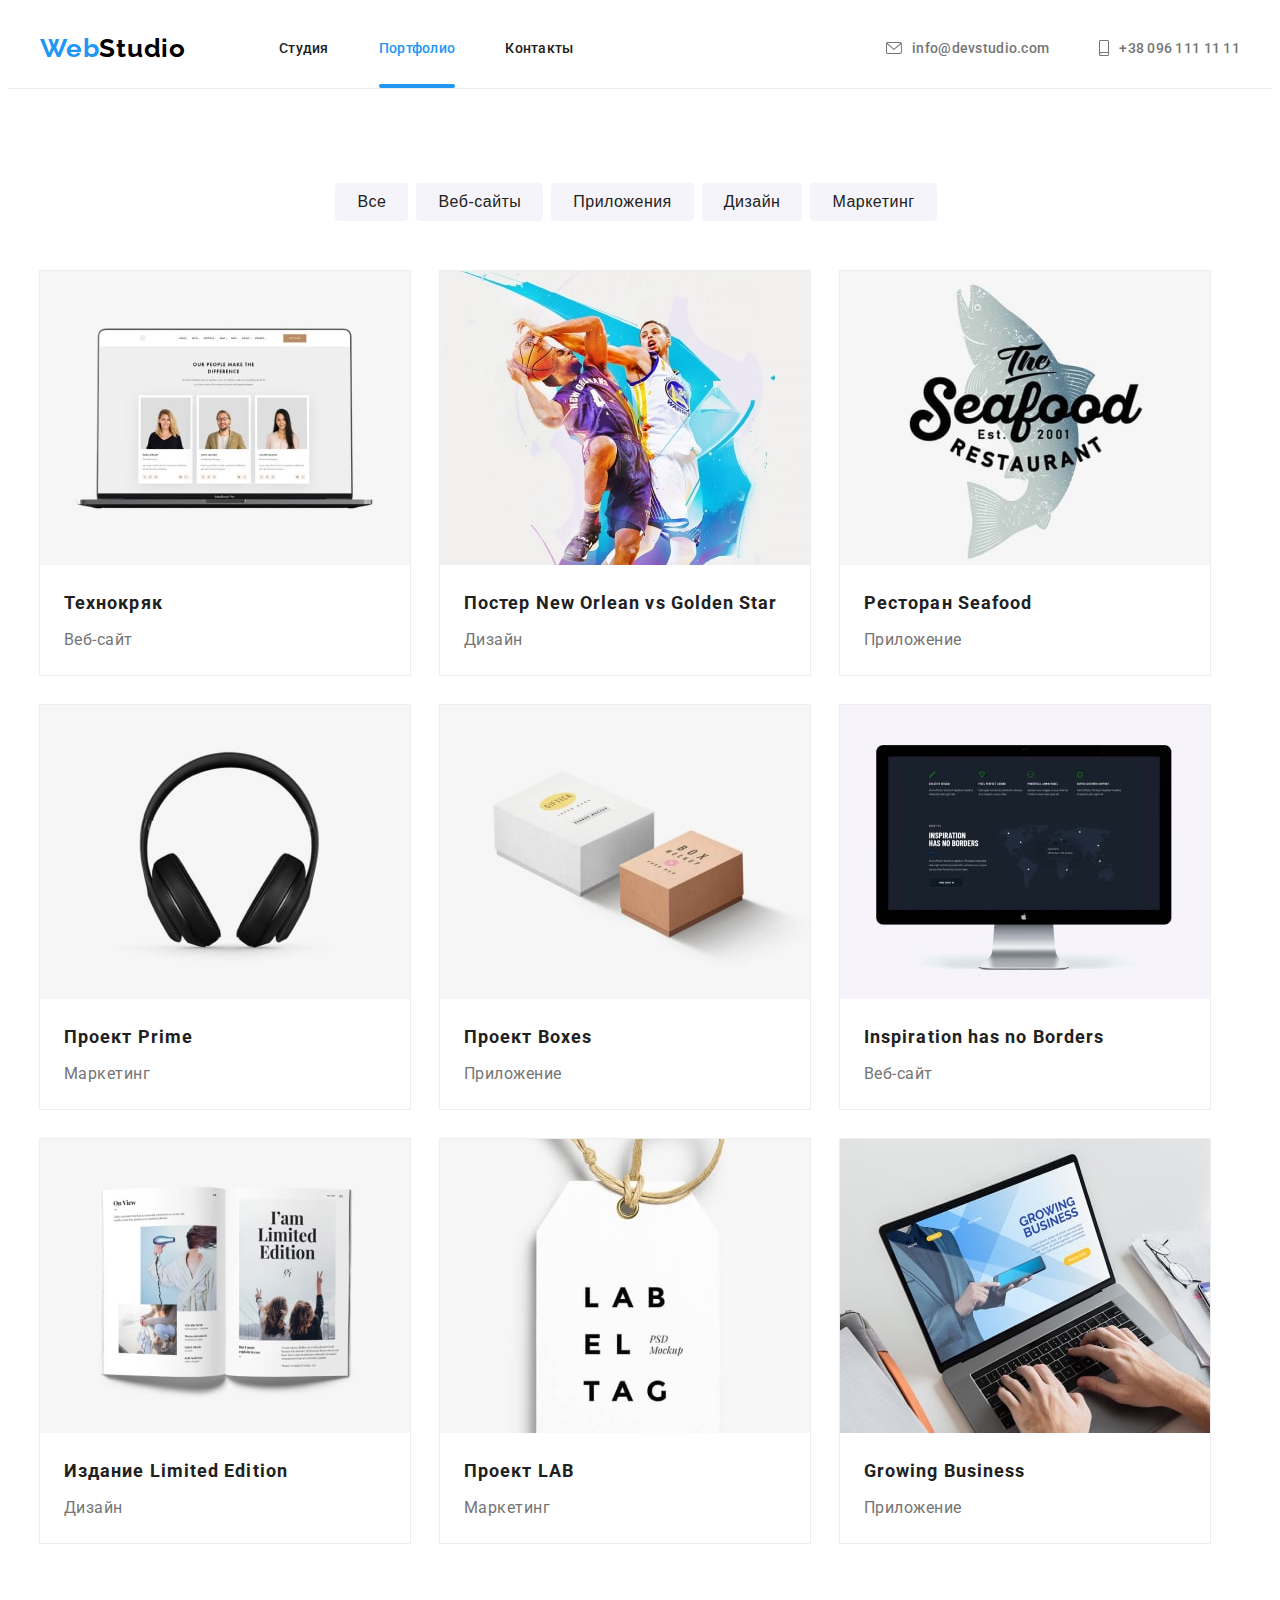
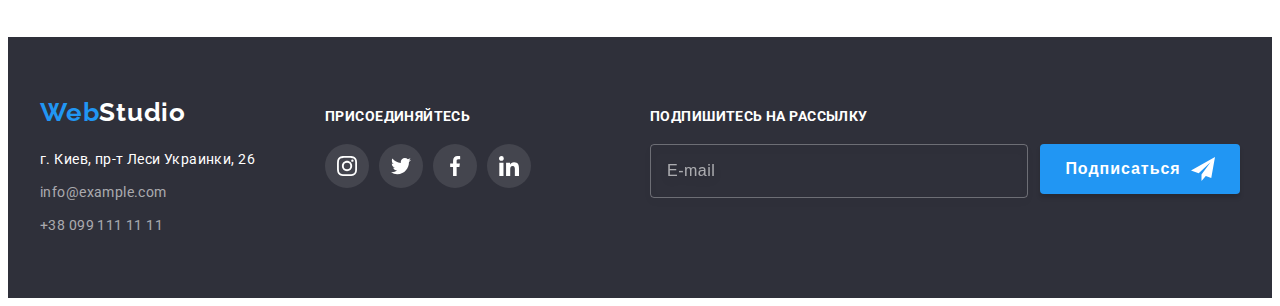
==== portfolio.html @ f8cb5120 "Добавлены файлы из ДЗ 7" ====
<!DOCTYPE html>
<html lang="ru">

<head>
    <meta charset="UTF-8">
    <meta name="viewport" content="width=device-width, initial-scale=1.0">
    <title>Веб студия</title>
    <link rel="stylesheet" href="https://cdnjs.cloudflare.com/ajax/libs/modern-normalize/1.0.0/modern-normalize.min.css"
        integrity="sha512-ISS7cAi1PEhQ8jnbJpJZMd29NlhNj4AWYyLOSp2CE/CsHxTCu+r+t0D2yoJudVrd0/8fTVPUVDzY5Tvli75u/g=="
        crossorigin="anonymous" />
    <link rel="preconnect" href="https://fonts.gstatic.com">
    <link href="https://fonts.googleapis.com/css2?family=Raleway:wght@700&family=Roboto:wght@400;500;700;900&display=swap"
        rel="stylesheet">
    <link rel="stylesheet" href="./css/portfolio.min.css">
</head>

<body>
    <!--Шапка сайта-->
    <header class="header line">
        <div class="container">
            <nav class="navigation">
                <a class="logo link" href="./index.html"><span class="logo-web">Web</span>Studio</a>
                <ul class="nav-list list">
                    <li class="nav-list-item">
                        <a class="nav-link link" href="./index.html">Студия</a>
                    </li>
                    <li class="nav-list-item">
                        <a class="nav-link link current" href="./portfolio.html">Портфолио</a>
                    </li>
                    <li class="nav-list-item">
                        <a class="nav-link link" href="#">Контакты</a>
                    </li>
                </ul>
            </nav>
            <ul class="contacts-list list">
                <li class="contacts-list-item">
                    <a class="contacts-link link" href="mailto:info@devstudio.com">
                        <svg class="contacts-icon" width="16" height="12">
                            <use href="./images/sprite.svg#icon-envelope"></use>
                        </svg>
                        info@devstudio.com</a>
                </li>
                <li class="contacts-list-item">
                    <a class="contacts-link link" href="tel:+380961111111">
                        <svg class="contacts-icon" width="10" height="16">
                            <use href="./images/sprite.svg#icon-smartphone"></use>
                        </svg>
                        +38 096 111 11 11</a>
                </li>
            </ul>
        </div>
    </header>
    <main>
        <section class="portfolio">
            <div class="container">
                <h1 class="visually-hidden">Портфолио</h1>
                <ul class="filter-buttons-list list">
                    <li class="filter-buttons-list-item">
                        <button class="filter-btn" type="button">Все</button>
                    </li>
                    <li class="filter-buttons-list-item">
                        <button class="filter-btn" type="button">Веб-сайты</button>
                    </li>
                    <li class="filter-buttons-list-item">
                        <button class="filter-btn" type="button">Приложения</button>
                    </li>
                    <li class="filter-buttons-list-item">
                        <button class="filter-btn" type="button">Дизайн</button>
                    </li>
                    <li class="filter-buttons-list-item">
                        <button class="filter-btn" type="button">Маркетинг</button>
                    </li>
                    
                </ul>
                
                <ul class="portfolio-list list">
                    <li class="portfolio-list-item">
                        <a class="portfolio-list-link link" href="#">
                            <div class="portfolio-img-wrapper">
                                <img class="portfolio-list-img" src="./images/portfolio/project-1.jpg" alt="пример веб-сайта" width="370" height="294">
                                <div class="overlay">
                                    <p class="overlay-text">Технокряк это современная площадка распространения коронавируса. Компании используют эту платформу для цифрового
                                        шпионажа и атак на защищённые сервера конкурентов.</p>
                                </div>
                            </div>
                            <div class="portfolio-list-content">
                                <h2 class="portfolio-list-title">Технокряк</h2>
                                <p class="portfolio-list-text">Веб-сайт</p>
                            </div>
                        </a>
                    </li>
                    <li class="portfolio-list-item">
                        <a class="portfolio-list-link link" href="#">
                            <div class="portfolio-img-wrapper">
                                <img class="portfolio-list-img" src="./images/portfolio/project-2.jpg" alt="баскетболисты" width="370" height="294">
                                <div class="overlay">
                                    <p class="overlay-text">Технокряк это современная площадка распространения коронавируса. Компании используют эту платформу для цифрового
                                        шпионажа и атак на защищённые сервера конкурентов.</p>
                                </div>
                            </div>
                            <div class="portfolio-list-content">
                                <h2 class="portfolio-list-title">Постер New Orlean vs Golden Star</h2>
                                <p class="portfolio-list-text">Дизайн</p>
                            </div>
                        </a>
                    </li>
                    <li class="portfolio-list-item">
                        <a class="portfolio-list-link link" href="#">
                            <div class="portfolio-img-wrapper">
                                <img class="portfolio-list-img" src="./images/portfolio/project-3.jpg" alt="логотип фирмы" width="370" height="294">
                                <div class="overlay">
                                    <p class="overlay-text">Технокряк это современная площадка распространения коронавируса. Компании используют эту платформу для цифрового
                                        шпионажа и атак на защищённые сервера конкурентов.</p>
                                </div>
                            </div>
                            <div class="portfolio-list-content">
                                <h2 class="portfolio-list-title">Ресторан Seafood</h2>
                                <p class="portfolio-list-text">Приложение</p>
                            </div>
                        </a>
                    </li>
                    <li class="portfolio-list-item">
                        <a class="portfolio-list-link link" href="#">
                            <div class="portfolio-img-wrapper">
                                <img class="portfolio-list-img" src="./images/portfolio/project-4.jpg" alt="наушники" width="370" height="294">
                                <div class="overlay">
                                    <p class="overlay-text">Технокряк это современная площадка распространения коронавируса. Компании используют эту платформу для цифрового
                                        шпионажа и атак на защищённые сервера конкурентов.</p>
                                </div>
                            </div>
                            <div class="portfolio-list-content">
                                <h2 class="portfolio-list-title">Проект Prime</h2>
                                <p class="portfolio-list-text">Маркетинг</p>
                            </div>
                        </a>
                    </li>
                    <li class="portfolio-list-item">
                        <a class="portfolio-list-link link" href="#">
                            <div class="portfolio-img-wrapper">
                                <img class="portfolio-list-img" src="./images/portfolio/project-5.jpg" alt="две коробки" width="370" height="294">
                                <div class="overlay">
                                    <p class="overlay-text">Технокряк это современная площадка распространения коронавируса. Компании используют эту платформу для цифрового
                                        шпионажа и атак на защищённые сервера конкурентов.</p>
                                </div>
                            </div>
                            <div class="portfolio-list-content">
                                <h2 class="portfolio-list-title">Проект Boxes</h2>
                                <p class="portfolio-list-text">Приложение</p>
                            </div>
                        </a>
                    </li>
                    <li class="portfolio-list-item">
                        <a class="portfolio-list-link link" href="#">
                            <div class="portfolio-img-wrapper">
                                <img class="portfolio-list-img" src="./images/portfolio/project-6.jpg" alt="веб-сайт" width="370" height="294">
                                <div class="overlay">
                                    <p class="overlay-text">Технокряк это современная площадка распространения коронавируса. Компании используют эту платформу для цифрового
                                        шпионажа и атак на защищённые сервера конкурентов.</p>
                                </div>
                            </div>
                            <div class="portfolio-list-content">
                                <h2 class="portfolio-list-title">Inspiration has no Borders</h2>
                                <p class="portfolio-list-text">Веб-сайт</p>
                            </div>
                        </a>
                    </li>
                    <li class="portfolio-list-item">
                        <a class="portfolio-list-link link" href="#">
                            <div class="portfolio-img-wrapper">
                                <img class="portfolio-list-img" src="./images/portfolio/project-7.jpg" alt="открытая книга" width="370" height="294">
                                <div class="overlay">
                                    <p class="overlay-text">Технокряк это современная площадка распространения коронавируса. Компании используют эту платформу для цифрового
                                        шпионажа и атак на защищённые сервера конкурентов.</p>
                                </div>
                            </div>
                            <div class="portfolio-list-content">
                                <h2 class="portfolio-list-title">Издание Limited Edition</h2>
                                <p class="portfolio-list-text">Дизайн</p>
                            </div>
                        </a>
                    </li>
                    <li class="portfolio-list-item">
                        <a class="portfolio-list-link link" href="#">
                            <div class="portfolio-img-wrapper">
                                <img class="portfolio-list-img" src="./images/portfolio/project-8.jpg" alt="маркетинг" width="370" height="294">
                                <div class="overlay">
                                    <p class="overlay-text">Технокряк это современная площадка распространения коронавируса. Компании используют эту платформу для цифрового
                                        шпионажа и атак на защищённые сервера конкурентов.</p>
                                </div>
                            </div>
                            <div class="portfolio-list-content">
                                <h2 class="portfolio-list-title">Проект LAB</h2>
                                <p class="portfolio-list-text">Маркетинг</p>
                            </div> 
                        </a>
                    </li>
                    <li class="portfolio-list-item">
                        <a class="portfolio-list-link link" href="#">
                            <div class="portfolio-img-wrapper">
                                <img class="portfolio-list-img" src="./images/portfolio/project-9.jpg" alt="ноутбук" width="370" height="294">
                                <div class="overlay">
                                    <p class="overlay-text">Технокряк это современная площадка распространения коронавируса. Компании используют эту платформу для цифрового
                                        шпионажа и атак на защищённые сервера конкурентов.</p>
                                </div>
                            </div>
                            <div class="portfolio-list-content">
                                <h2 class="portfolio-list-title">Growing Business</h2>
                                <p class="portfolio-list-text">Приложение</p>
                            </div>
                        </a>
                    </li>
                </ul>
            </div>
        </section>
    </main>

    <!--Футер-->
    <footer class="footer">
        <div class="container">
            <div class="contacts-box">
                <a class="logo-footer link" href="./index.html"><span class="logo-web">Web</span>Studio</a>
                <address class="address">
                    <p class="footer-address">г. Киев, пр-т Леси Украинки, 26</p>
                    <ul class="contact-info-list list">
                        <li class="contact-info-list-item">
                            <a class="contact-info-link link" href="mailto:info@example.com">info@example.com</a>
                        </li>
                        <li class="contact-info-list-item">
                            <a class="contact-info-link link" href="tel:+380991111111">+38 099 111 11 11</a>
                        </li>
                    </ul>
                </address>
            </div>
            <div class="socials-box">
                <p class="footer-text">присоединяйтесь</p>
                <ul class="footer-soc-list list">
                    <li class="footer-soc-list-item">
                        <a class="footer-soc-link link" href="#">
                            <svg class="footer-soc-icon" width="20" height="20">
                                <use href="./images/sprite.svg#icon-instagram"></use>
                            </svg>
                        </a>
                    </li>
                    <li class="footer-soc-list-item">
                        <a class="footer-soc-link link" href="#">
                            <svg class="footer-soc-icon" width="20" height="20">
                                <use href="./images/sprite.svg#icon-twitter"></use>
                            </svg>
                        </a>
                    </li>
                    <li class="footer-soc-list-item">
                        <a class="footer-soc-link link" href="#">
                            <svg class="footer-soc-icon" width="20" height="20">
                                <use href="./images/sprite.svg#icon-facebook"></use>
                            </svg>
                        </a>
                    </li>
                    <li class="footer-soc-list-item">
                        <a class="footer-soc-link link" href="#">
                            <svg class="footer-soc-icon" width="20" height="20">
                                <use href="./images/sprite.svg#icon-linkedin"></use>
                            </svg>
                        </a>
                    </li>
                </ul>
            </div>
            <div class="footer-form-box">
                <p class="footer-text">Подпишитесь на рассылку</p>
                <form action="#" class="footer-form">
                    <input type="email" name="email" class="footer-form-input" placeholder="E-mail">
                    <button type="submit" class="footer-form-btn">Подписаться
                        <svg class="send-icon" width="24" height="24">
                            <use href="./images/sprite.svg#icon-send"></use>
                        </svg>
                    </button>
                </form>
            </div>
        </div>
    </footer>
</body>

</html>
---- css/portfolio.min.css ----
:root{--title-text-color: #212121;--primary-text-color: #757575;--accent-color: #2196f3;--white-color: #ffffff;--light-bg-color: #f5f4fa;--dark-bg-color: #2f303a;--black-color: #000000;--white-opacity-color: rgba(255, 255, 255, 0.6);--hero-bg-color: #c4c4c4;--modal-btn-bg: #188ce8;--icons-fill: #afb1b8;--bg-icon-color: rgba(255, 255, 255, 0.1);--time: 250ms;--cubic: cubic-bezier(0.4, 0, 0.2, 1)}.visually-hidden{position:absolute !important;clip:rect(1px 1px 1px 1px);clip:rect(1px, 1px, 1px, 1px);padding:0 !important;border:0 !important;height:1px !important;width:1px !important;overflow:hidden}body{font-family:"Roboto", sans-serif;color:var(--title-text-color)}h1,h2,h3,h4,h5,h6,p{margin:0}ul,ol{margin:0;padding:0}img{display:block}a{display:block}.list{list-style:none}.link{text-decoration:none}.address{font-style:normal}.container{width:1200px;padding-left:15px;padding-right:15px;margin:0 auto}.header .container{display:-webkit-box;display:-ms-flexbox;display:flex;-webkit-box-align:center;-ms-flex-align:center;align-items:center}.hero .container{max-width:696px;margin-right:auto;margin-left:auto;text-align:center}.footer .container{display:-webkit-box;display:-ms-flexbox;display:flex;-webkit-box-align:baseline;-ms-flex-align:baseline;align-items:baseline}.contacts-list{display:-webkit-box;display:-ms-flexbox;display:flex;-webkit-box-align:center;-ms-flex-align:center;align-items:center;margin-left:auto}.navigation{display:-webkit-box;display:-ms-flexbox;display:flex;-webkit-box-align:center;-ms-flex-align:center;align-items:center}.nav-list{display:-webkit-box;display:-ms-flexbox;display:flex;-webkit-box-align:center;-ms-flex-align:center;align-items:center}.nav-list-item:not(:last-child){margin-right:50px}.contacts-list-item:not(:last-child){margin-right:50px}.nav-link,.contacts-link{padding-top:32px;padding-bottom:32px;font-weight:500;font-size:14px;line-height:1.143;letter-spacing:0.02em;-webkit-transition:color var(--time) var(--cubic);transition:color var(--time) var(--cubic)}.nav-link{position:relative;color:var(--title-text-color)}.nav-link:hover,.nav-link:focus{color:var(--accent-color)}.contacts-link{display:-webkit-box;display:-ms-flexbox;display:flex;-webkit-box-align:center;-ms-flex-align:center;align-items:center;color:var(--primary-text-color);fill:currentColor}.contacts-link:hover,.contacts-link:focus{color:var(--accent-color)}.current{color:var(--accent-color)}.current::after{position:absolute;content:"";display:block;bottom:0;width:100%;height:4px;border-radius:2px;background-color:var(--accent-color)}.contacts-icon{margin-right:10px}.logo{margin-right:93px}.logo,.logo-footer{font-family:"Raleway", sans-serif;font-weight:700;font-size:26px;line-height:1.192;letter-spacing:0.03em;color:var(--black-color)}.logo-web{color:var(--accent-color)}.logo-footer{color:var(--white-color)}.line{border-bottom:1px solid #ececec}.portfolio{padding-top:94px;padding-bottom:94px}.filter-buttons-list{display:-webkit-box;display:-ms-flexbox;display:flex;-webkit-box-pack:center;-ms-flex-pack:center;justify-content:center;margin-bottom:50px}.filter-buttons-list-item{margin-right:8px}.filter-btn{padding:6px 22px;border-radius:4px;border:0;font-weight:500;font-size:16px;line-height:1.625;text-align:center;letter-spacing:0.03em;cursor:pointer;color:var(--title-text-color);background-color:var(--light-bg-color);-webkit-transition:background-color var(--time) var(--cubic),color var(--time) var(--cubic),-webkit-box-shadow var(--time) var(--cubic);transition:background-color var(--time) var(--cubic),color var(--time) var(--cubic),-webkit-box-shadow var(--time) var(--cubic);transition:background-color var(--time) var(--cubic),color var(--time) var(--cubic),box-shadow var(--time) var(--cubic);transition:background-color var(--time) var(--cubic),color var(--time) var(--cubic),box-shadow var(--time) var(--cubic),-webkit-box-shadow var(--time) var(--cubic)}.filter-btn:hover,.filter-btn:focus{color:var(--white-color);background-color:var(--accent-color);-webkit-box-shadow:0px 3px 1px rgba(0,0,0,0.1),0px 1px 2px rgba(0,0,0,0.08),0px 2px 2px rgba(0,0,0,0.12);box-shadow:0px 3px 1px rgba(0,0,0,0.1),0px 1px 2px rgba(0,0,0,0.08),0px 2px 2px rgba(0,0,0,0.12)}.portfolio-list{display:-webkit-box;display:-ms-flexbox;display:flex;-ms-flex-wrap:wrap;flex-wrap:wrap;margin:-15px}.portfolio-list-item{margin:15px;outline:1px solid #eeeeee}.portfolio-list-link{-webkit-transition:-webkit-box-shadow var(--time) var(--cubic);transition:-webkit-box-shadow var(--time) var(--cubic);transition:box-shadow var(--time) var(--cubic);transition:box-shadow var(--time) var(--cubic), -webkit-box-shadow var(--time) var(--cubic)}.portfolio-list-link:hover,.portfolio-list-link:focus{-webkit-box-shadow:0px 1px 1px rgba(0,0,0,0.12),0px 4px 4px rgba(0,0,0,0.06),1px 4px 6px rgba(0,0,0,0.16);box-shadow:0px 1px 1px rgba(0,0,0,0.12),0px 4px 4px rgba(0,0,0,0.06),1px 4px 6px rgba(0,0,0,0.16)}.portfolio-list-content{padding:20px 24px;background-color:var(--white-color)}.portfolio-list-title{margin-bottom:4px;font-weight:700;font-size:18px;line-height:2;letter-spacing:0.06em;color:var(--title-text-color)}.portfolio-list-text{font-weight:400;font-size:16px;line-height:1.875;letter-spacing:0.03em;color:var(--primary-text-color)}.portfolio-img-wrapper{position:relative;overflow:hidden}.overlay{position:absolute;left:0;top:0;width:100%;height:100%;background-color:rgba(33,150,243,0.9);padding:63px 24px;overflow:auto;-webkit-transform:translateY(101%);transform:translateY(101%);-webkit-transition:-webkit-transform var(--time) var(--cubic);transition:-webkit-transform var(--time) var(--cubic);transition:transform var(--time) var(--cubic);transition:transform var(--time) var(--cubic), -webkit-transform var(--time) var(--cubic)}.portfolio-list-link:hover .overlay,.portfolio-list-link:focus .overlay{-webkit-transform:translateY(0);transform:translateY(0)}.overlay-text{font-weight:400;font-size:18px;line-height:1.556;letter-spacing:0.03em;color:var(--white-color)}.footer{padding-top:60px;padding-bottom:60px;background-color:var(--dark-bg-color)}.footer-text{margin-bottom:20px;font-weight:700;font-size:14px;line-height:1.143;letter-spacing:0.03em;text-transform:uppercase;color:var(--white-color)}.contacts-box{margin-right:70px}.footer-soc-list{display:-webkit-box;display:-ms-flexbox;display:flex}.footer-soc-list-item{width:44px;height:44px}.footer-soc-list-item:not(:last-child){margin-right:10px}.footer-soc-link{display:-webkit-box;display:-ms-flexbox;display:flex;-webkit-box-align:center;-ms-flex-align:center;align-items:center;-webkit-box-pack:center;-ms-flex-pack:center;justify-content:center;width:100%;height:100%;border-radius:50%;background-color:var(--bg-icon-color);fill:var(--white-color);-webkit-transition:background-color var(--time) var(--cubic);transition:background-color var(--time) var(--cubic)}.footer-soc-link:hover,.footer-soc-link:focus{background-color:var(--accent-color)}.address{margin-top:20px}.footer-address,.contact-info-link{font-weight:400;font-size:14px;line-height:1.714;letter-spacing:0.03em;color:var(--primary-text-color)}.footer-address{color:var(--white-color)}.contact-info-link{color:var(--white-opacity-color);-webkit-transition:color var(--time) var(--cubic);transition:color var(--time) var(--cubic)}.contact-info-link:hover,.contact-info-link:focus{color:var(--accent-color)}.contact-info-list{margin-top:9px}.contact-info-list-item:not(:last-child){margin-bottom:9px}.footer-form-box{margin-left:auto}.footer-form{display:-webkit-box;display:-ms-flexbox;display:flex}.footer-form-input{width:358px;height:50px;border:1px solid rgba(255,255,255,0.3);-webkit-filter:drop-shadow(0px 4px 4px rgba(0,0,0,0.15));filter:drop-shadow(0px 4px 4px rgba(0,0,0,0.15));border-radius:4px;padding-left:16px;margin-right:12px;font-weight:400;font-size:16px;line-height:1.25;letter-spacing:0.03em;color:var(--white-color);background-color:transparent}.footer-form-input::-webkit-input-placeholder{color:rgba(255,255,255,0.6)}.footer-form-input:-ms-input-placeholder{color:rgba(255,255,255,0.6)}.footer-form-input::-ms-input-placeholder{color:rgba(255,255,255,0.6)}.footer-form-input::placeholder{color:rgba(255,255,255,0.6)}.footer-form-btn{display:-webkit-box;display:-ms-flexbox;display:flex;-webkit-box-align:center;-ms-flex-align:center;align-items:center;-webkit-box-pack:center;-ms-flex-pack:center;justify-content:center;min-width:200px;height:50px;border:none;font-weight:700;font-size:16px;line-height:1.875;letter-spacing:0.06em;cursor:pointer;color:var(--white-color);background-color:var(--accent-color);-webkit-box-shadow:0px 4px 4px rgba(0,0,0,0.15);box-shadow:0px 4px 4px rgba(0,0,0,0.15);border-radius:4px}.send-icon{margin-left:10px}
/*# sourceMappingURL=portfolio.min.css.map */
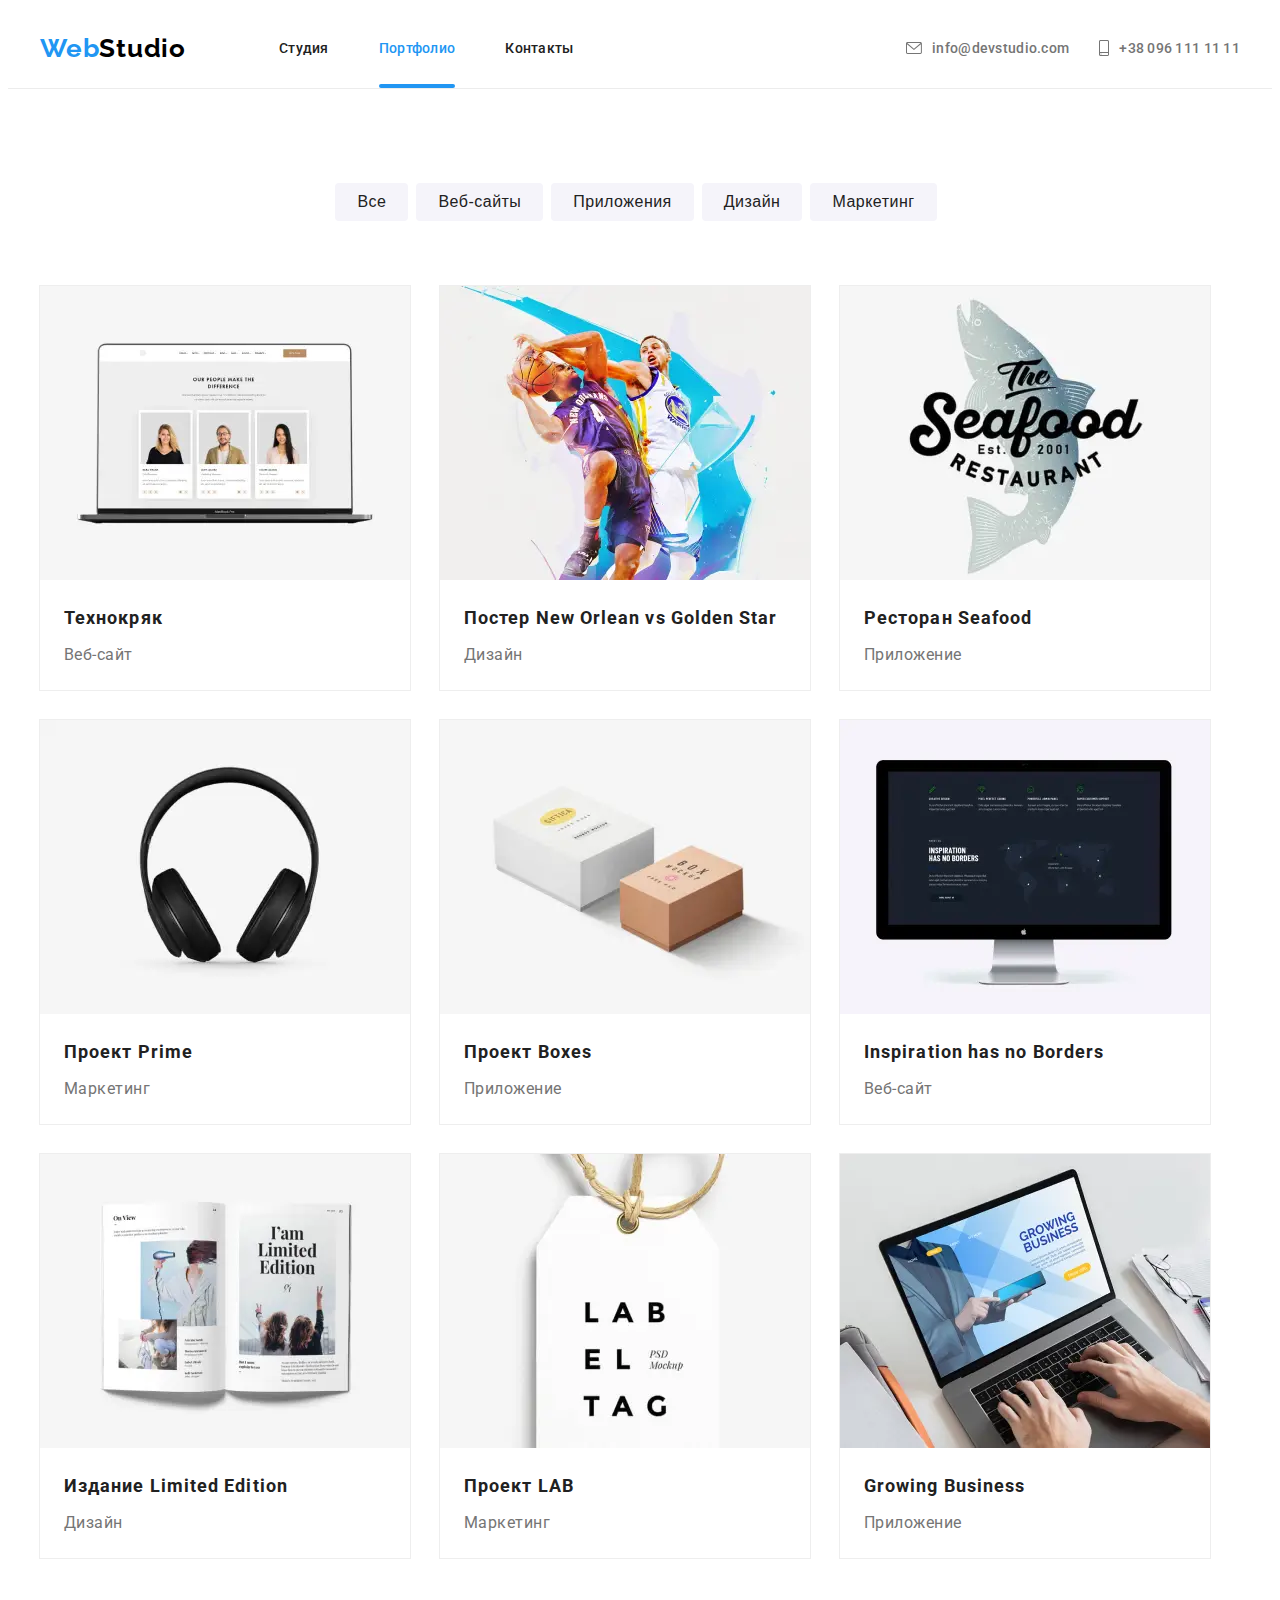
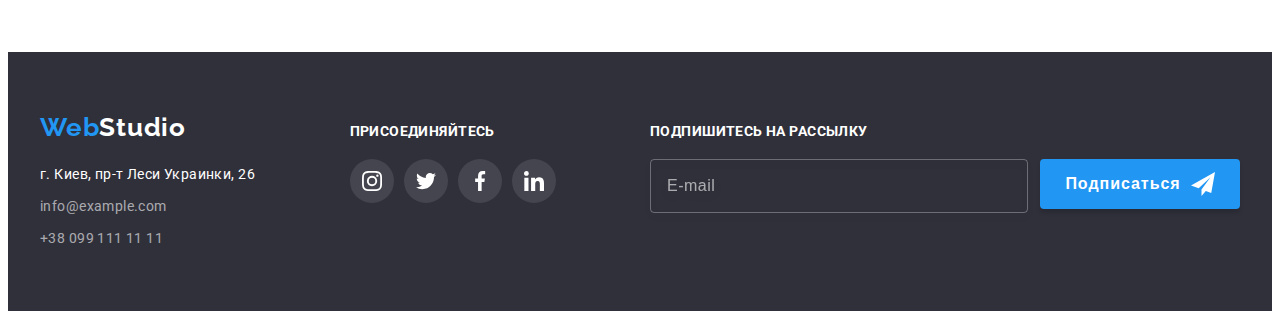
==== commit fc8d26e0: "Сделана адаптивная верстка" ====
--- a/portfolio.html
+++ b/portfolio.html
@@ -35,25 +35,75 @@
             <ul class="contacts-list list">
                 <li class="contacts-list-item">
                     <a class="contacts-link link" href="mailto:info@devstudio.com">
-                        <svg class="contacts-icon" width="16" height="12">
+                        <svg class="contacts-mail-icon">
                             <use href="./images/sprite.svg#icon-envelope"></use>
                         </svg>
                         info@devstudio.com</a>
                 </li>
                 <li class="contacts-list-item">
                     <a class="contacts-link link" href="tel:+380961111111">
-                        <svg class="contacts-icon" width="10" height="16">
+                        <svg class="contacts-tel-icon">
                             <use href="./images/sprite.svg#icon-smartphone"></use>
                         </svg>
                         +38 096 111 11 11</a>
                 </li>
             </ul>
+
+            <button type="button" class="burger-btn" data-menu-button>
+                <svg class="menu-icon" width="40" height="40">
+                    <use href="./images/sprite.svg#menu"></use>
+                </svg>
+            </button>
+        </div>
+
+        <div class="mobile-menu" data-menu>
+            <button type="button" class="modile-close-btn" data-menu-close>
+                <svg class="mobile-close-icon" width="40" height="40">
+                    <use href="./images/sprite.svg#icon-close"></use>
+                </svg>
+            </button>
+        
+            <ul class="mobile-menu-nav list">
+                <li class="mobile-menu-nav-item">
+                    <a class="mobile-menu-nav-link link" href="./index.html">Студия</a>
+                </li>
+                <li class="mobile-menu-nav-item">
+                    <a class="mobile-menu-nav-link link active" href="./portfolio.html">Портфолио</a>
+                </li>
+                <li class="mobile-menu-nav-item">
+                    <a class="mobile-menu-nav-link link" href="#">Контакты</a>
+                </li>
+            </ul>
+        
+            <div class="mob-menu-box">
+                <a class="mobile-menu-tel-link link" href="tel:+380961111111">+38 096 111 11 11</a>
+        
+                <a class="mobile-menu-mail-link link" href="mailto:info@devstudio.com">info@devstudio.com</a>
+        
+                <ul class="mobile-menu-socials list">
+                    <li class="mobile-menu-socials-item">
+                        <a class="mobile-menu-socials-link link" href="#">Instagram</a>
+                    </li>
+                    <li class="mobile-menu-socials-item">
+                        <a class="mobile-menu-socials-link link" href="#">Twitter</a>
+                    </li>
+                    <li class="mobile-menu-socials-item">
+                        <a class="mobile-menu-socials-link link" href="#">Facebook</a>
+                    </li>
+                    <li class="mobile-menu-socials-item">
+                        <a class="mobile-menu-socials-link link" href="#">LinkedIn</a>
+                    </li>
+                </ul>
+            </div>
+        
         </div>
     </header>
     <main>
         <section class="portfolio">
             <div class="container">
                 <h1 class="visually-hidden">Портфолио</h1>
+
+    <!-- Кнопки фильтры -->
                 <ul class="filter-buttons-list list">
                     <li class="filter-buttons-list-item">
                         <button class="filter-btn" type="button">Все</button>
@@ -69,15 +119,34 @@
                     </li>
                     <li class="filter-buttons-list-item">
                         <button class="filter-btn" type="button">Маркетинг</button>
-                    </li>
-                    
+                    </li> 
                 </ul>
                 
+    <!-- Список карточек -->
                 <ul class="portfolio-list list">
                     <li class="portfolio-list-item">
                         <a class="portfolio-list-link link" href="#">
                             <div class="portfolio-img-wrapper">
-                                <img class="portfolio-list-img" src="./images/portfolio/project-1.jpg" alt="пример веб-сайта" width="370" height="294">
+                                <picture>
+                                    <source
+                                        srcset="./images/portfolio/desktop/project-desktop-1.webp 1x, ./images/portfolio/desktop/project-desktop-1@2x.webp 2x"
+                                        media="(min-width: 1200px)" type="image/webp">
+                                    <source srcset="./images/portfolio/desktop/project-desktop-1.jpg 1x, ./images/portfolio/desktop/project-desktop-1@2x.jpg 2x"
+                                        media="(min-width: 1200px)">
+
+                                    <source srcset="./images/portfolio/tablet/project-tablet-1.webp 1x, ./images/portfolio/tablet/project-tablet-1@2x.webp 2x"
+                                        media="(min-width: 768px)" type="image/webp">
+                                    <source srcset="./images/portfolio/tablet/project-tablet-1.jpg 1x, ./images/portfolio/tablet/project-tablet-1@2x.jpg 2x"
+                                        media="(min-width: 768px)">
+
+                                    <source srcset="./images/portfolio/mobile/project-mobile-1.webp 1x, ./images/portfolio/mobile/project-mobile-1@2x.webp 2x"
+                                        media="(min-width: 320px)" type="image/webp">
+                                    <source srcset="./images/portfolio/mobile/project-mobile-1.jpg 1x, ./images/portfolio/mobile/project-mobile-1@2x.jpg 2x" 
+                                        media="(min-width: 320px)">
+
+                                    <img class="portfolio-list-img" src="./images/portfolio/mobile/project-mobile-1.jpg" alt="пример веб-сайта">
+                                </picture>
+                                
                                 <div class="overlay">
                                     <p class="overlay-text">Технокряк это современная площадка распространения коронавируса. Компании используют эту платформу для цифрового
                                         шпионажа и атак на защищённые сервера конкурентов.</p>
@@ -92,7 +161,31 @@
                     <li class="portfolio-list-item">
                         <a class="portfolio-list-link link" href="#">
                             <div class="portfolio-img-wrapper">
-                                <img class="portfolio-list-img" src="./images/portfolio/project-2.jpg" alt="баскетболисты" width="370" height="294">
+                                <picture>
+                                    <source
+                                        srcset="./images/portfolio/desktop/project-desktop-2.webp 1x, ./images/portfolio/desktop/project-desktop-2@2x.webp 2x"
+                                        media="(min-width: 1200px)" type="image/webp">
+                                    <source
+                                        srcset="./images/portfolio/desktop/project-desktop-2.jpg 1x, ./images/portfolio/desktop/project-desktop-2@2x.jpg 2x"
+                                        media="(min-width: 1200px)">
+                                
+                                    <source
+                                        srcset="./images/portfolio/tablet/project-tablet-2.webp 1x, ./images/portfolio/tablet/project-tablet-2@2x.webp 2x"
+                                        media="(min-width: 768px)" type="image/webp">
+                                    <source
+                                        srcset="./images/portfolio/tablet/project-tablet-2.jpg 1x, ./images/portfolio/tablet/project-tablet-2@2x.jpg 2x"
+                                        media="(min-width: 768px)">
+                                
+                                    <source
+                                        srcset="./images/portfolio/mobile/project-mobile-2.webp 1x, ./images/portfolio/mobile/project-mobile-2@2x.webp 2x"
+                                        media="(min-width: 320px)" type="image/webp">
+                                    <source
+                                        srcset="./images/portfolio/mobile/project-mobile-2.jpg 1x, ./images/portfolio/mobile/project-mobile-2@2x.jpg 2x"
+                                        media="(min-width: 320px)">
+                                
+                                    <img class="portfolio-list-img" src="./images/portfolio/mobile/project-mobile-2.jpg" alt="баскетболисты">
+                                </picture>
+                                
                                 <div class="overlay">
                                     <p class="overlay-text">Технокряк это современная площадка распространения коронавируса. Компании используют эту платформу для цифрового
                                         шпионажа и атак на защищённые сервера конкурентов.</p>
@@ -107,7 +200,31 @@
                     <li class="portfolio-list-item">
                         <a class="portfolio-list-link link" href="#">
                             <div class="portfolio-img-wrapper">
-                                <img class="portfolio-list-img" src="./images/portfolio/project-3.jpg" alt="логотип фирмы" width="370" height="294">
+                                <picture>
+                                    <source
+                                        srcset="./images/portfolio/desktop/project-desktop-3.webp 1x, ./images/portfolio/desktop/project-desktop-3@2x.webp 2x"
+                                        media="(min-width: 1200px)" type="image/webp">
+                                    <source
+                                        srcset="./images/portfolio/desktop/project-desktop-3.jpg 1x, ./images/portfolio/desktop/project-desktop-3@2x.jpg 2x"
+                                        media="(min-width: 1200px)">
+                                
+                                    <source
+                                        srcset="./images/portfolio/tablet/project-tablet-3.webp 1x, ./images/portfolio/tablet/project-tablet-3@2x.webp 2x"
+                                        media="(min-width: 768px)" type="image/webp">
+                                    <source
+                                        srcset="./images/portfolio/tablet/project-tablet-3.jpg 1x, ./images/portfolio/tablet/project-tablet-3@2x.jpg 2x"
+                                        media="(min-width: 768px)">
+                                
+                                    <source
+                                        srcset="./images/portfolio/mobile/project-mobile-3.webp 1x, ./images/portfolio/mobile/project-mobile-3@2x.webp 2x"
+                                        media="(min-width: 320px)" type="image/webp">
+                                    <source
+                                        srcset="./images/portfolio/mobile/project-mobile-3.jpg 1x, ./images/portfolio/mobile/project-mobile-3@2x.jpg 2x"
+                                        media="(min-width: 320px)">
+                                
+                                    <img class="portfolio-list-img" src="./images/portfolio/mobile/project-mobile-3.jpg" alt="логотип фирмы">
+                                </picture>
+                                
                                 <div class="overlay">
                                     <p class="overlay-text">Технокряк это современная площадка распространения коронавируса. Компании используют эту платформу для цифрового
                                         шпионажа и атак на защищённые сервера конкурентов.</p>
@@ -122,7 +239,31 @@
                     <li class="portfolio-list-item">
                         <a class="portfolio-list-link link" href="#">
                             <div class="portfolio-img-wrapper">
-                                <img class="portfolio-list-img" src="./images/portfolio/project-4.jpg" alt="наушники" width="370" height="294">
+                                <picture>
+                                    <source
+                                        srcset="./images/portfolio/desktop/project-desktop-4.webp 1x, ./images/portfolio/desktop/project-desktop-4@2x.webp 2x"
+                                        media="(min-width: 1200px)" type="image/webp">
+                                    <source
+                                        srcset="./images/portfolio/desktop/project-desktop-4.jpg 1x, ./images/portfolio/desktop/project-desktop-4@2x.jpg 2x"
+                                        media="(min-width: 1200px)">
+                                
+                                    <source
+                                        srcset="./images/portfolio/tablet/project-tablet-4.webp 1x, ./images/portfolio/tablet/project-tablet-4@2x.webp 2x"
+                                        media="(min-width: 768px)" type="image/webp">
+                                    <source
+                                        srcset="./images/portfolio/tablet/project-tablet-4.jpg 1x, ./images/portfolio/tablet/project-tablet-4@2x.jpg 2x"
+                                        media="(min-width: 768px)">
+                                
+                                    <source
+                                        srcset="./images/portfolio/mobile/project-mobile-4.webp 1x, ./images/portfolio/mobile/project-mobile-4@2x.webp 2x"
+                                        media="(min-width: 320px)" type="image/webp">
+                                    <source
+                                        srcset="./images/portfolio/mobile/project-mobile-4.jpg 1x, ./images/portfolio/mobile/project-mobile-4@2x.jpg 2x"
+                                        media="(min-width: 320px)">
+                                
+                                    <img class="portfolio-list-img" src="./images/portfolio/mobile/project-mobile-4.jpg" alt="наушники">
+                                </picture>
+                                
                                 <div class="overlay">
                                     <p class="overlay-text">Технокряк это современная площадка распространения коронавируса. Компании используют эту платформу для цифрового
                                         шпионажа и атак на защищённые сервера конкурентов.</p>
@@ -137,7 +278,31 @@
                     <li class="portfolio-list-item">
                         <a class="portfolio-list-link link" href="#">
                             <div class="portfolio-img-wrapper">
-                                <img class="portfolio-list-img" src="./images/portfolio/project-5.jpg" alt="две коробки" width="370" height="294">
+                                <picture>
+                                    <source
+                                        srcset="./images/portfolio/desktop/project-desktop-5.webp 1x, ./images/portfolio/desktop/project-desktop-5@2x.webp 2x"
+                                        media="(min-width: 1200px)" type="image/webp">
+                                    <source
+                                        srcset="./images/portfolio/desktop/project-desktop-5.jpg 1x, ./images/portfolio/desktop/project-desktop-5@2x.jpg 2x"
+                                        media="(min-width: 1200px)">
+                                
+                                    <source
+                                        srcset="./images/portfolio/tablet/project-tablet-5.webp 1x, ./images/portfolio/tablet/project-tablet-5@2x.webp 2x"
+                                        media="(min-width: 768px)" type="image/webp">
+                                    <source
+                                        srcset="./images/portfolio/tablet/project-tablet-5.jpg 1x, ./images/portfolio/tablet/project-tablet-5@2x.jpg 2x"
+                                        media="(min-width: 768px)">
+                                
+                                    <source
+                                        srcset="./images/portfolio/mobile/project-mobile-5.webp 1x, ./images/portfolio/mobile/project-mobile-5@2x.webp 2x"
+                                        media="(min-width: 320px)" type="image/webp">
+                                    <source
+                                        srcset="./images/portfolio/mobile/project-mobile-5.jpg 1x, ./images/portfolio/mobile/project-mobile-5@2x.jpg 2x"
+                                        media="(min-width: 320px)">
+                                
+                                    <img class="portfolio-list-img" src="./images/portfolio/mobile/project-mobile-5.jpg" alt="две коробки">
+                                </picture>
+                                
                                 <div class="overlay">
                                     <p class="overlay-text">Технокряк это современная площадка распространения коронавируса. Компании используют эту платформу для цифрового
                                         шпионажа и атак на защищённые сервера конкурентов.</p>
@@ -152,7 +317,31 @@
                     <li class="portfolio-list-item">
                         <a class="portfolio-list-link link" href="#">
                             <div class="portfolio-img-wrapper">
-                                <img class="portfolio-list-img" src="./images/portfolio/project-6.jpg" alt="веб-сайт" width="370" height="294">
+                                <picture>
+                                    <source
+                                        srcset="./images/portfolio/desktop/project-desktop-6.webp 1x, ./images/portfolio/desktop/project-desktop-6@2x.webp 2x"
+                                        media="(min-width: 1200px)" type="image/webp">
+                                    <source
+                                        srcset="./images/portfolio/desktop/project-desktop-6.jpg 1x, ./images/portfolio/desktop/project-desktop-6@2x.jpg 2x"
+                                        media="(min-width: 1200px)">
+                                
+                                    <source
+                                        srcset="./images/portfolio/tablet/project-tablet-6.webp 1x, ./images/portfolio/tablet/project-tablet-6@2x.webp 2x"
+                                        media="(min-width: 768px)" type="image/webp">
+                                    <source
+                                        srcset="./images/portfolio/tablet/project-tablet-6.jpg 1x, ./images/portfolio/tablet/project-tablet-6@2x.jpg 2x"
+                                        media="(min-width: 768px)">
+                                
+                                    <source
+                                        srcset="./images/portfolio/mobile/project-mobile-6.webp 1x, ./images/portfolio/mobile/project-mobile-6@2x.webp 2x"
+                                        media="(min-width: 320px)" type="image/webp">
+                                    <source
+                                        srcset="./images/portfolio/mobile/project-mobile-6.jpg 1x, ./images/portfolio/mobile/project-mobile-6@2x.jpg 2x"
+                                        media="(min-width: 320px)">
+                                
+                                    <img class="portfolio-list-img" src="./images/portfolio/mobile/project-mobile-6.jpg" alt="веб-сайт">
+                                </picture>
+                                
                                 <div class="overlay">
                                     <p class="overlay-text">Технокряк это современная площадка распространения коронавируса. Компании используют эту платформу для цифрового
                                         шпионажа и атак на защищённые сервера конкурентов.</p>
@@ -167,7 +356,31 @@
                     <li class="portfolio-list-item">
                         <a class="portfolio-list-link link" href="#">
                             <div class="portfolio-img-wrapper">
-                                <img class="portfolio-list-img" src="./images/portfolio/project-7.jpg" alt="открытая книга" width="370" height="294">
+                                <picture>
+                                    <source
+                                        srcset="./images/portfolio/desktop/project-desktop-7.webp 1x, ./images/portfolio/desktop/project-desktop-7@2x.webp 2x"
+                                        media="(min-width: 1200px)" type="image/webp">
+                                    <source
+                                        srcset="./images/portfolio/desktop/project-desktop-7.jpg 1x, ./images/portfolio/desktop/project-desktop-7@2x.jpg 2x"
+                                        media="(min-width: 1200px)">
+                                
+                                    <source
+                                        srcset="./images/portfolio/tablet/project-tablet-7.webp 1x, ./images/portfolio/tablet/project-tablet-7@2x.webp 2x"
+                                        media="(min-width: 768px)" type="image/webp">
+                                    <source
+                                        srcset="./images/portfolio/tablet/project-tablet-7.jpg 1x, ./images/portfolio/tablet/project-tablet-7@2x.jpg 2x"
+                                        media="(min-width: 768px)">
+                                
+                                    <source
+                                        srcset="./images/portfolio/mobile/project-mobile-7.webp 1x, ./images/portfolio/mobile/project-mobile-7@2x.webp 2x"
+                                        media="(min-width: 320px)" type="image/webp">
+                                    <source
+                                        srcset="./images/portfolio/mobile/project-mobile-7.jpg 1x, ./images/portfolio/mobile/project-mobile-7@2x.jpg 2x"
+                                        media="(min-width: 320px)">
+                                
+                                    <img class="portfolio-list-img" src="./images/portfolio/mobile/project-mobile-7.jpg" alt="открытая книга">
+                                </picture>
+                                
                                 <div class="overlay">
                                     <p class="overlay-text">Технокряк это современная площадка распространения коронавируса. Компании используют эту платформу для цифрового
                                         шпионажа и атак на защищённые сервера конкурентов.</p>
@@ -182,7 +395,31 @@
                     <li class="portfolio-list-item">
                         <a class="portfolio-list-link link" href="#">
                             <div class="portfolio-img-wrapper">
-                                <img class="portfolio-list-img" src="./images/portfolio/project-8.jpg" alt="маркетинг" width="370" height="294">
+                                <picture>
+                                    <source
+                                        srcset="./images/portfolio/desktop/project-desktop-8.webp 1x, ./images/portfolio/desktop/project-desktop-8@2x.webp 2x"
+                                        media="(min-width: 1200px)" type="image/webp">
+                                    <source
+                                        srcset="./images/portfolio/desktop/project-desktop-8.jpg 1x, ./images/portfolio/desktop/project-desktop-8@2x.jpg 2x"
+                                        media="(min-width: 1200px)">
+                                
+                                    <source
+                                        srcset="./images/portfolio/tablet/project-tablet-8.webp 1x, ./images/portfolio/tablet/project-tablet-8@2x.webp 2x"
+                                        media="(min-width: 768px)" type="image/webp">
+                                    <source
+                                        srcset="./images/portfolio/tablet/project-tablet-8.jpg 1x, ./images/portfolio/tablet/project-tablet-8@2x.jpg 2x"
+                                        media="(min-width: 768px)">
+                                
+                                    <source
+                                        srcset="./images/portfolio/mobile/project-mobile-8.webp 1x, ./images/portfolio/mobile/project-mobile-8@2x.webp 2x"
+                                        media="(min-width: 320px)" type="image/webp">
+                                    <source
+                                        srcset="./images/portfolio/mobile/project-mobile-8.jpg 1x, ./images/portfolio/mobile/project-mobile-8@2x.jpg 2x"
+                                        media="(min-width: 320px)">
+                                
+                                    <img class="portfolio-list-img" src="./images/portfolio/mobile/project-mobile-8.jpg" alt="маркетинг">
+                                </picture>
+                                
                                 <div class="overlay">
                                     <p class="overlay-text">Технокряк это современная площадка распространения коронавируса. Компании используют эту платформу для цифрового
                                         шпионажа и атак на защищённые сервера конкурентов.</p>
@@ -197,7 +434,31 @@
                     <li class="portfolio-list-item">
                         <a class="portfolio-list-link link" href="#">
                             <div class="portfolio-img-wrapper">
-                                <img class="portfolio-list-img" src="./images/portfolio/project-9.jpg" alt="ноутбук" width="370" height="294">
+                                <picture>
+                                    <source
+                                        srcset="./images/portfolio/desktop/project-desktop-9.webp 1x, ./images/portfolio/desktop/project-desktop-9@2x.webp 2x"
+                                        media="(min-width: 1200px)" type="image/webp">
+                                    <source
+                                        srcset="./images/portfolio/desktop/project-desktop-9.jpg 1x, ./images/portfolio/desktop/project-desktop-9@2x.jpg 2x"
+                                        media="(min-width: 1200px)">
+                                
+                                    <source
+                                        srcset="./images/portfolio/tablet/project-tablet-9.webp 1x, ./images/portfolio/tablet/project-tablet-9@2x.webp 2x"
+                                        media="(min-width: 768px)" type="image/webp">
+                                    <source
+                                        srcset="./images/portfolio/tablet/project-tablet-9.jpg 1x, ./images/portfolio/tablet/project-tablet-9@2x.jpg 2x"
+                                        media="(min-width: 768px)">
+                                
+                                    <source
+                                        srcset="./images/portfolio/mobile/project-mobile-9.webp 1x, ./images/portfolio/mobile/project-mobile-9@2x.webp 2x"
+                                        media="(min-width: 320px)" type="image/webp">
+                                    <source
+                                        srcset="./images/portfolio/mobile/project-mobile-9.jpg 1x, ./images/portfolio/mobile/project-mobile-9@2x.jpg 2x"
+                                        media="(min-width: 320px)">
+                                
+                                    <img class="portfolio-list-img" src="./images/portfolio/mobile/project-mobile-9.jpg" alt="ноутбук">
+                                </picture>
+                                
                                 <div class="overlay">
                                     <p class="overlay-text">Технокряк это современная площадка распространения коронавируса. Компании используют эту платформу для цифрового
                                         шпионажа и атак на защищённые сервера конкурентов.</p>
@@ -277,6 +538,8 @@
             </div>
         </div>
     </footer>
+
+    <script src="./js/mobile-menu.js"></script>
 </body>
 
 </html>--- a/css/portfolio.min.css
+++ b/css/portfolio.min.css
@@ -1,2 +1,2 @@
-:root{--title-text-color: #212121;--primary-text-color: #757575;--accent-color: #2196f3;--white-color: #ffffff;--light-bg-color: #f5f4fa;--dark-bg-color: #2f303a;--black-color: #000000;--white-opacity-color: rgba(255, 255, 255, 0.6);--hero-bg-color: #c4c4c4;--modal-btn-bg: #188ce8;--icons-fill: #afb1b8;--bg-icon-color: rgba(255, 255, 255, 0.1);--time: 250ms;--cubic: cubic-bezier(0.4, 0, 0.2, 1)}.visually-hidden{position:absolute !important;clip:rect(1px 1px 1px 1px);clip:rect(1px, 1px, 1px, 1px);padding:0 !important;border:0 !important;height:1px !important;width:1px !important;overflow:hidden}body{font-family:"Roboto", sans-serif;color:var(--title-text-color)}h1,h2,h3,h4,h5,h6,p{margin:0}ul,ol{margin:0;padding:0}img{display:block}a{display:block}.list{list-style:none}.link{text-decoration:none}.address{font-style:normal}.container{width:1200px;padding-left:15px;padding-right:15px;margin:0 auto}.header .container{display:-webkit-box;display:-ms-flexbox;display:flex;-webkit-box-align:center;-ms-flex-align:center;align-items:center}.hero .container{max-width:696px;margin-right:auto;margin-left:auto;text-align:center}.footer .container{display:-webkit-box;display:-ms-flexbox;display:flex;-webkit-box-align:baseline;-ms-flex-align:baseline;align-items:baseline}.contacts-list{display:-webkit-box;display:-ms-flexbox;display:flex;-webkit-box-align:center;-ms-flex-align:center;align-items:center;margin-left:auto}.navigation{display:-webkit-box;display:-ms-flexbox;display:flex;-webkit-box-align:center;-ms-flex-align:center;align-items:center}.nav-list{display:-webkit-box;display:-ms-flexbox;display:flex;-webkit-box-align:center;-ms-flex-align:center;align-items:center}.nav-list-item:not(:last-child){margin-right:50px}.contacts-list-item:not(:last-child){margin-right:50px}.nav-link,.contacts-link{padding-top:32px;padding-bottom:32px;font-weight:500;font-size:14px;line-height:1.143;letter-spacing:0.02em;-webkit-transition:color var(--time) var(--cubic);transition:color var(--time) var(--cubic)}.nav-link{position:relative;color:var(--title-text-color)}.nav-link:hover,.nav-link:focus{color:var(--accent-color)}.contacts-link{display:-webkit-box;display:-ms-flexbox;display:flex;-webkit-box-align:center;-ms-flex-align:center;align-items:center;color:var(--primary-text-color);fill:currentColor}.contacts-link:hover,.contacts-link:focus{color:var(--accent-color)}.current{color:var(--accent-color)}.current::after{position:absolute;content:"";display:block;bottom:0;width:100%;height:4px;border-radius:2px;background-color:var(--accent-color)}.contacts-icon{margin-right:10px}.logo{margin-right:93px}.logo,.logo-footer{font-family:"Raleway", sans-serif;font-weight:700;font-size:26px;line-height:1.192;letter-spacing:0.03em;color:var(--black-color)}.logo-web{color:var(--accent-color)}.logo-footer{color:var(--white-color)}.line{border-bottom:1px solid #ececec}.portfolio{padding-top:94px;padding-bottom:94px}.filter-buttons-list{display:-webkit-box;display:-ms-flexbox;display:flex;-webkit-box-pack:center;-ms-flex-pack:center;justify-content:center;margin-bottom:50px}.filter-buttons-list-item{margin-right:8px}.filter-btn{padding:6px 22px;border-radius:4px;border:0;font-weight:500;font-size:16px;line-height:1.625;text-align:center;letter-spacing:0.03em;cursor:pointer;color:var(--title-text-color);background-color:var(--light-bg-color);-webkit-transition:background-color var(--time) var(--cubic),color var(--time) var(--cubic),-webkit-box-shadow var(--time) var(--cubic);transition:background-color var(--time) var(--cubic),color var(--time) var(--cubic),-webkit-box-shadow var(--time) var(--cubic);transition:background-color var(--time) var(--cubic),color var(--time) var(--cubic),box-shadow var(--time) var(--cubic);transition:background-color var(--time) var(--cubic),color var(--time) var(--cubic),box-shadow var(--time) var(--cubic),-webkit-box-shadow var(--time) var(--cubic)}.filter-btn:hover,.filter-btn:focus{color:var(--white-color);background-color:var(--accent-color);-webkit-box-shadow:0px 3px 1px rgba(0,0,0,0.1),0px 1px 2px rgba(0,0,0,0.08),0px 2px 2px rgba(0,0,0,0.12);box-shadow:0px 3px 1px rgba(0,0,0,0.1),0px 1px 2px rgba(0,0,0,0.08),0px 2px 2px rgba(0,0,0,0.12)}.portfolio-list{display:-webkit-box;display:-ms-flexbox;display:flex;-ms-flex-wrap:wrap;flex-wrap:wrap;margin:-15px}.portfolio-list-item{margin:15px;outline:1px solid #eeeeee}.portfolio-list-link{-webkit-transition:-webkit-box-shadow var(--time) var(--cubic);transition:-webkit-box-shadow var(--time) var(--cubic);transition:box-shadow var(--time) var(--cubic);transition:box-shadow var(--time) var(--cubic), -webkit-box-shadow var(--time) var(--cubic)}.portfolio-list-link:hover,.portfolio-list-link:focus{-webkit-box-shadow:0px 1px 1px rgba(0,0,0,0.12),0px 4px 4px rgba(0,0,0,0.06),1px 4px 6px rgba(0,0,0,0.16);box-shadow:0px 1px 1px rgba(0,0,0,0.12),0px 4px 4px rgba(0,0,0,0.06),1px 4px 6px rgba(0,0,0,0.16)}.portfolio-list-content{padding:20px 24px;background-color:var(--white-color)}.portfolio-list-title{margin-bottom:4px;font-weight:700;font-size:18px;line-height:2;letter-spacing:0.06em;color:var(--title-text-color)}.portfolio-list-text{font-weight:400;font-size:16px;line-height:1.875;letter-spacing:0.03em;color:var(--primary-text-color)}.portfolio-img-wrapper{position:relative;overflow:hidden}.overlay{position:absolute;left:0;top:0;width:100%;height:100%;background-color:rgba(33,150,243,0.9);padding:63px 24px;overflow:auto;-webkit-transform:translateY(101%);transform:translateY(101%);-webkit-transition:-webkit-transform var(--time) var(--cubic);transition:-webkit-transform var(--time) var(--cubic);transition:transform var(--time) var(--cubic);transition:transform var(--time) var(--cubic), -webkit-transform var(--time) var(--cubic)}.portfolio-list-link:hover .overlay,.portfolio-list-link:focus .overlay{-webkit-transform:translateY(0);transform:translateY(0)}.overlay-text{font-weight:400;font-size:18px;line-height:1.556;letter-spacing:0.03em;color:var(--white-color)}.footer{padding-top:60px;padding-bottom:60px;background-color:var(--dark-bg-color)}.footer-text{margin-bottom:20px;font-weight:700;font-size:14px;line-height:1.143;letter-spacing:0.03em;text-transform:uppercase;color:var(--white-color)}.contacts-box{margin-right:70px}.footer-soc-list{display:-webkit-box;display:-ms-flexbox;display:flex}.footer-soc-list-item{width:44px;height:44px}.footer-soc-list-item:not(:last-child){margin-right:10px}.footer-soc-link{display:-webkit-box;display:-ms-flexbox;display:flex;-webkit-box-align:center;-ms-flex-align:center;align-items:center;-webkit-box-pack:center;-ms-flex-pack:center;justify-content:center;width:100%;height:100%;border-radius:50%;background-color:var(--bg-icon-color);fill:var(--white-color);-webkit-transition:background-color var(--time) var(--cubic);transition:background-color var(--time) var(--cubic)}.footer-soc-link:hover,.footer-soc-link:focus{background-color:var(--accent-color)}.address{margin-top:20px}.footer-address,.contact-info-link{font-weight:400;font-size:14px;line-height:1.714;letter-spacing:0.03em;color:var(--primary-text-color)}.footer-address{color:var(--white-color)}.contact-info-link{color:var(--white-opacity-color);-webkit-transition:color var(--time) var(--cubic);transition:color var(--time) var(--cubic)}.contact-info-link:hover,.contact-info-link:focus{color:var(--accent-color)}.contact-info-list{margin-top:9px}.contact-info-list-item:not(:last-child){margin-bottom:9px}.footer-form-box{margin-left:auto}.footer-form{display:-webkit-box;display:-ms-flexbox;display:flex}.footer-form-input{width:358px;height:50px;border:1px solid rgba(255,255,255,0.3);-webkit-filter:drop-shadow(0px 4px 4px rgba(0,0,0,0.15));filter:drop-shadow(0px 4px 4px rgba(0,0,0,0.15));border-radius:4px;padding-left:16px;margin-right:12px;font-weight:400;font-size:16px;line-height:1.25;letter-spacing:0.03em;color:var(--white-color);background-color:transparent}.footer-form-input::-webkit-input-placeholder{color:rgba(255,255,255,0.6)}.footer-form-input:-ms-input-placeholder{color:rgba(255,255,255,0.6)}.footer-form-input::-ms-input-placeholder{color:rgba(255,255,255,0.6)}.footer-form-input::placeholder{color:rgba(255,255,255,0.6)}.footer-form-btn{display:-webkit-box;display:-ms-flexbox;display:flex;-webkit-box-align:center;-ms-flex-align:center;align-items:center;-webkit-box-pack:center;-ms-flex-pack:center;justify-content:center;min-width:200px;height:50px;border:none;font-weight:700;font-size:16px;line-height:1.875;letter-spacing:0.06em;cursor:pointer;color:var(--white-color);background-color:var(--accent-color);-webkit-box-shadow:0px 4px 4px rgba(0,0,0,0.15);box-shadow:0px 4px 4px rgba(0,0,0,0.15);border-radius:4px}.send-icon{margin-left:10px}
+:root{--title-text-color: #212121;--primary-text-color: #757575;--accent-color: #2196f3;--white-color: #ffffff;--light-bg-color: #f5f4fa;--dark-bg-color: #2f303a;--black-color: #000000;--white-opacity-color: rgba(255, 255, 255, 0.6);--hero-bg-color: #c4c4c4;--modal-btn-bg: #188ce8;--icons-fill: #afb1b8;--bg-icon-color: rgba(255, 255, 255, 0.1);--time: 250ms;--cubic: cubic-bezier(0.4, 0, 0.2, 1)}.visually-hidden{position:absolute !important;clip:rect(1px 1px 1px 1px);clip:rect(1px, 1px, 1px, 1px);padding:0 !important;border:0 !important;height:1px !important;width:1px !important;overflow:hidden}body{font-family:"Roboto", sans-serif;color:var(--title-text-color)}h1,h2,h3,h4,h5,h6,p{margin:0}ul,ol{margin:0;padding:0}img{display:block;max-width:100%;height:auto}a{display:block}.list{list-style:none}.link{text-decoration:none}.address{font-style:normal}.container{width:100%;padding:0 15px}.header .container{display:-webkit-box;display:-ms-flexbox;display:flex;-webkit-box-align:center;-ms-flex-align:center;align-items:center;-webkit-box-pack:justify;-ms-flex-pack:justify;justify-content:space-between}.hero .container{max-width:390px;margin-right:auto;margin-left:auto;text-align:center}@media screen and (min-width: 480px){.container{width:480px;margin:0 auto}}@media screen and (min-width: 768px){.container{width:768px}.footer .container{display:-webkit-box;display:-ms-flexbox;display:flex;-ms-flex-wrap:wrap;flex-wrap:wrap;-webkit-box-align:baseline;-ms-flex-align:baseline;align-items:baseline;-ms-flex-pack:distribute;justify-content:space-around}}@media screen and (min-width: 1200px){.container{width:1200px}.hero .container{max-width:696px}.footer .container{-webkit-box-pack:justify;-ms-flex-pack:justify;justify-content:space-between}}.mobile-menu-nav-link{font-weight:500;font-size:40px;line-height:1.175;letter-spacing:0.02em;color:var(--title-text-color)}.mobile-menu-nav-item:not(:last-child){margin-bottom:32px}.active{color:var(--accent-color)}.mobile-menu-tel-link{font-weight:500;font-size:34px;line-height:1.176;letter-spacing:0.02em;color:var(--accent-color);margin-bottom:32px}.mobile-menu-mail-link{font-weight:500;font-size:24px;line-height:1.167;letter-spacing:0.02em;color:var(--primary-text-color)}.mobile-menu-socials{display:-webkit-box;display:-ms-flexbox;display:flex;margin-top:64px}.mobile-menu-socials-item:not(:last-child){border-right:1px solid rgba(33,33,33,0.9);padding-right:10px;margin-right:10px}.mobile-menu-socials-link{font-weight:500;font-size:18px;line-height:1.222;letter-spacing:0.02em;color:var(--accent-color)}@media screen and (max-width: 400px){.mobile-menu-nav-link{font-size:26px}.mobile-menu-tel-link{font-size:22px}.mobile-menu-mail-link{font-size:16px}.mobile-menu-socials-link{font-size:12px}}@media screen and (max-width: 767px){.header{padding:10px 0}.nav-list{display:none}.contacts-list{display:none}.burger-btn,.modile-close-btn{background-color:transparent;border:none;padding:0;width:40px;height:40px}.burger-btn:hover .menu-icon,.burger-btn:focus .menu-icon{fill:var(--accent-color)}.modile-close-btn:hover .mobile-close-icon,.modile-close-btn:focus .mobile-close-icon{fill:var(--accent-color)}.mobile-menu{position:fixed;width:100vw;height:100vh;top:0;left:50%;z-index:2;overflow:auto;display:-webkit-box;display:-ms-flexbox;display:flex;-webkit-box-orient:vertical;-webkit-box-direction:normal;-ms-flex-direction:column;flex-direction:column;-webkit-box-pack:justify;-ms-flex-pack:justify;justify-content:space-between;-webkit-transform:translateX(-50%) scale(0);transform:translateX(-50%) scale(0);background-color:var(--white-color);padding:48px 40px;-webkit-transition:-webkit-transform var(--time) var(--cubic);transition:-webkit-transform var(--time) var(--cubic);transition:transform var(--time) var(--cubic);transition:transform var(--time) var(--cubic), -webkit-transform var(--time) var(--cubic)}.mobile-menu.is-open{-webkit-transform:translateX(-50%) scale(1);transform:translateX(-50%) scale(1)}.modile-close-btn{position:absolute;top:10px;right:15px}}@media screen and (min-width: 768px){.burger-btn{display:none}.mobile-menu{display:none}.navigation{display:-webkit-box;display:-ms-flexbox;display:flex;-webkit-box-align:center;-ms-flex-align:center;align-items:center}.nav-list{display:-webkit-box;display:-ms-flexbox;display:flex;-webkit-box-align:center;-ms-flex-align:center;align-items:center;margin-left:88px}.nav-list-item:not(:last-child){margin-right:50px}.nav-link{position:relative;padding-top:32px;padding-bottom:32px;font-weight:500;font-size:14px;line-height:1.143;letter-spacing:0.02em;color:var(--title-text-color);-webkit-transition:color var(--time) var(--cubic);transition:color var(--time) var(--cubic)}.nav-link:hover,.nav-link:focus{color:var(--accent-color)}.current{color:var(--accent-color)}.current::after{position:absolute;content:"";display:block;bottom:0;width:100%;height:4px;border-radius:2px;background-color:var(--accent-color)}.contacts-link{display:-webkit-box;display:-ms-flexbox;display:flex;-webkit-box-align:center;-ms-flex-align:center;align-items:center;font-weight:500;font-size:12px;line-height:1.167;letter-spacing:0.02em;color:var(--primary-text-color);fill:currentColor;-webkit-transition:color var(--time) var(--cubic);transition:color var(--time) var(--cubic)}.contacts-link:hover,.contacts-link:focus{color:var(--accent-color)}.contacts-list-item:not(:last-child){margin-bottom:10px}.contacts-mail-icon{margin-right:8px;width:14px;height:10px}.contacts-tel-icon{margin-right:8px;width:10px;height:14px}}@media screen and (min-width: 1200px){.nav-list{margin-left:93px}.contacts-list{display:-webkit-box;display:-ms-flexbox;display:flex;-webkit-box-align:center;-ms-flex-align:center;align-items:center}.contacts-list-item:not(:last-child){margin-bottom:0px;margin-right:30px}.contacts-link{font-size:14px;line-height:1.143}.contacts-mail-icon{margin-right:10px;width:16px;height:12px}.contacts-tel-icon{margin-right:10px;width:10px;height:16px}}.logo,.logo-footer{font-family:"Raleway", sans-serif;font-weight:700;font-size:24px;line-height:1.167;letter-spacing:0.03em;color:var(--black-color)}@media screen and (min-width: 1200px){.logo,.logo-footer{font-size:26px;line-height:1.192}}.logo-web{color:var(--accent-color)}.logo-footer{color:var(--white-color)}.line{border-bottom:1px solid #ececec}.portfolio{padding-top:60px;padding-bottom:60px}.filter-buttons-list{display:-webkit-box;display:-ms-flexbox;display:flex;-ms-flex-wrap:wrap;flex-wrap:wrap;-webkit-box-pack:start;-ms-flex-pack:start;justify-content:flex-start;margin-bottom:40px}.filter-buttons-list-item{margin-right:8px;margin-bottom:15px}.filter-btn{padding:6px 22px;border-radius:4px;border:0;font-weight:500;font-size:16px;line-height:1.625;text-align:center;letter-spacing:0.03em;cursor:pointer;color:var(--title-text-color);background-color:var(--light-bg-color);-webkit-transition:background-color var(--time) var(--cubic),color var(--time) var(--cubic),-webkit-box-shadow var(--time) var(--cubic);transition:background-color var(--time) var(--cubic),color var(--time) var(--cubic),-webkit-box-shadow var(--time) var(--cubic);transition:background-color var(--time) var(--cubic),color var(--time) var(--cubic),box-shadow var(--time) var(--cubic);transition:background-color var(--time) var(--cubic),color var(--time) var(--cubic),box-shadow var(--time) var(--cubic),-webkit-box-shadow var(--time) var(--cubic)}.filter-btn:hover,.filter-btn:focus{color:var(--white-color);background-color:var(--accent-color);-webkit-box-shadow:0px 3px 1px rgba(0,0,0,0.1),0px 1px 2px rgba(0,0,0,0.08),0px 2px 2px rgba(0,0,0,0.12);box-shadow:0px 3px 1px rgba(0,0,0,0.1),0px 1px 2px rgba(0,0,0,0.08),0px 2px 2px rgba(0,0,0,0.12)}@media screen and (min-width: 768px){.filter-buttons-list{display:-webkit-box;display:-ms-flexbox;display:flex;-ms-flex-wrap:wrap;flex-wrap:wrap;-webkit-box-pack:center;-ms-flex-pack:center;justify-content:center;margin-bottom:30px}}@media screen and (min-width: 1200px){.portfolio{padding-top:94px;padding-bottom:94px}.filter-buttons-list{display:-webkit-box;display:-ms-flexbox;display:flex;-ms-flex-wrap:wrap;flex-wrap:wrap;-webkit-box-pack:center;-ms-flex-pack:center;justify-content:center;margin-bottom:50px}}.portfolio-list{margin:-15px}.portfolio-list-item{width:450px;margin:15px;outline:1px solid #eeeeee}.portfolio-list-link{-webkit-transition:-webkit-box-shadow var(--time) var(--cubic);transition:-webkit-box-shadow var(--time) var(--cubic);transition:box-shadow var(--time) var(--cubic);transition:box-shadow var(--time) var(--cubic), -webkit-box-shadow var(--time) var(--cubic)}.portfolio-list-link:hover,.portfolio-list-link:focus{-webkit-box-shadow:0px 1px 1px rgba(0,0,0,0.12),0px 4px 4px rgba(0,0,0,0.06),1px 4px 6px rgba(0,0,0,0.16);box-shadow:0px 1px 1px rgba(0,0,0,0.12),0px 4px 4px rgba(0,0,0,0.06),1px 4px 6px rgba(0,0,0,0.16)}.portfolio-list-content{padding:20px 24px;background-color:var(--white-color)}.portfolio-list-title{margin-bottom:4px;font-weight:700;font-size:18px;line-height:2;letter-spacing:0.06em;color:var(--title-text-color)}.portfolio-list-text{font-weight:400;font-size:16px;line-height:1.875;letter-spacing:0.03em;color:var(--primary-text-color)}.portfolio-img-wrapper{position:relative;overflow:hidden}.overlay{position:absolute;left:0;top:0;width:100%;height:100%;background-color:rgba(33,150,243,0.9);padding:63px 24px;overflow:auto;-webkit-transform:translateY(101%);transform:translateY(101%);-webkit-transition:-webkit-transform var(--time) var(--cubic);transition:-webkit-transform var(--time) var(--cubic);transition:transform var(--time) var(--cubic);transition:transform var(--time) var(--cubic), -webkit-transform var(--time) var(--cubic)}.portfolio-list-link:hover .overlay,.portfolio-list-link:focus .overlay{-webkit-transform:translateY(0);transform:translateY(0)}.overlay-text{font-weight:400;font-size:18px;line-height:1.556;letter-spacing:0.03em;color:var(--white-color)}@media screen and (max-width: 479px){.portfolio-list-item{width:290px;margin-right:auto;margin-left:auto}}@media screen and (min-width: 768px){.portfolio-list{display:-webkit-box;display:-ms-flexbox;display:flex;-ms-flex-wrap:wrap;flex-wrap:wrap}.portfolio-list-item{width:354px}}@media screen and (min-width: 1200px){.portfolio-list-item{width:370px}}.footer{padding-top:60px;padding-bottom:60px;background-color:var(--dark-bg-color);text-align:center}.footer-address,.contact-info-link{font-weight:400;font-size:14px;line-height:1.714;letter-spacing:0.03em}.footer-address{color:var(--white-color)}.contact-info-link{color:var(--white-opacity-color);-webkit-transition:color var(--time) var(--cubic);transition:color var(--time) var(--cubic)}.contact-info-link:hover,.contact-info-link:focus{color:var(--accent-color)}.footer-text{margin-bottom:20px;font-weight:700;font-size:14px;line-height:1.143;letter-spacing:0.03em;text-transform:uppercase;color:var(--white-color)}.footer-soc-list{display:-webkit-box;display:-ms-flexbox;display:flex;-webkit-box-pack:center;-ms-flex-pack:center;justify-content:center;margin-bottom:60px}.footer-soc-list-item{width:44px;height:44px}.footer-soc-list-item:not(:last-child){margin-right:10px}.footer-soc-link{display:-webkit-box;display:-ms-flexbox;display:flex;-webkit-box-align:center;-ms-flex-align:center;align-items:center;-webkit-box-pack:center;-ms-flex-pack:center;justify-content:center;width:100%;height:100%;border-radius:50%;background-color:var(--bg-icon-color);fill:var(--white-color);-webkit-transition:background-color var(--time) var(--cubic);transition:background-color var(--time) var(--cubic)}.footer-soc-link:hover,.footer-soc-link:focus{background-color:var(--accent-color)}.address{margin-top:20px;margin-bottom:60px}.contact-info-list{margin-top:8px}.contact-info-list-item:not(:last-child){margin-bottom:8px}.footer-form-input{width:450px;height:50px;border:1px solid rgba(255,255,255,0.3);-webkit-filter:drop-shadow(0px 4px 4px rgba(0,0,0,0.15));filter:drop-shadow(0px 4px 4px rgba(0,0,0,0.15));border-radius:4px;padding-left:16px;font-weight:400;font-size:16px;line-height:1.25;letter-spacing:0.03em;color:var(--white-color);background-color:transparent}.footer-form-input::-webkit-input-placeholder{color:rgba(255,255,255,0.6)}.footer-form-input:-ms-input-placeholder{color:rgba(255,255,255,0.6)}.footer-form-input::-ms-input-placeholder{color:rgba(255,255,255,0.6)}.footer-form-input::placeholder{color:rgba(255,255,255,0.6)}.footer-form-btn{display:-webkit-box;display:-ms-flexbox;display:flex;-webkit-box-align:center;-ms-flex-align:center;align-items:center;-webkit-box-pack:center;-ms-flex-pack:center;justify-content:center;min-width:200px;height:50px;border:none;font-weight:700;font-size:16px;line-height:1.875;letter-spacing:0.06em;cursor:pointer;color:var(--white-color);background-color:var(--accent-color);-webkit-box-shadow:0px 4px 4px rgba(0,0,0,0.15);box-shadow:0px 4px 4px rgba(0,0,0,0.15);border-radius:4px;margin-top:20px;margin-left:auto;margin-right:auto}.send-icon{margin-left:10px}@media screen and (max-width: 479px){.footer-form-input{width:290px}}@media screen and (min-width: 1200px){.footer{text-align:left}.footer-form{display:-webkit-box;display:-ms-flexbox;display:flex}.footer-form-input{width:358px;margin-right:12px}.footer-form-btn,.footer-soc-list{margin:0}.address{margin-bottom:0}}
 /*# sourceMappingURL=portfolio.min.css.map */